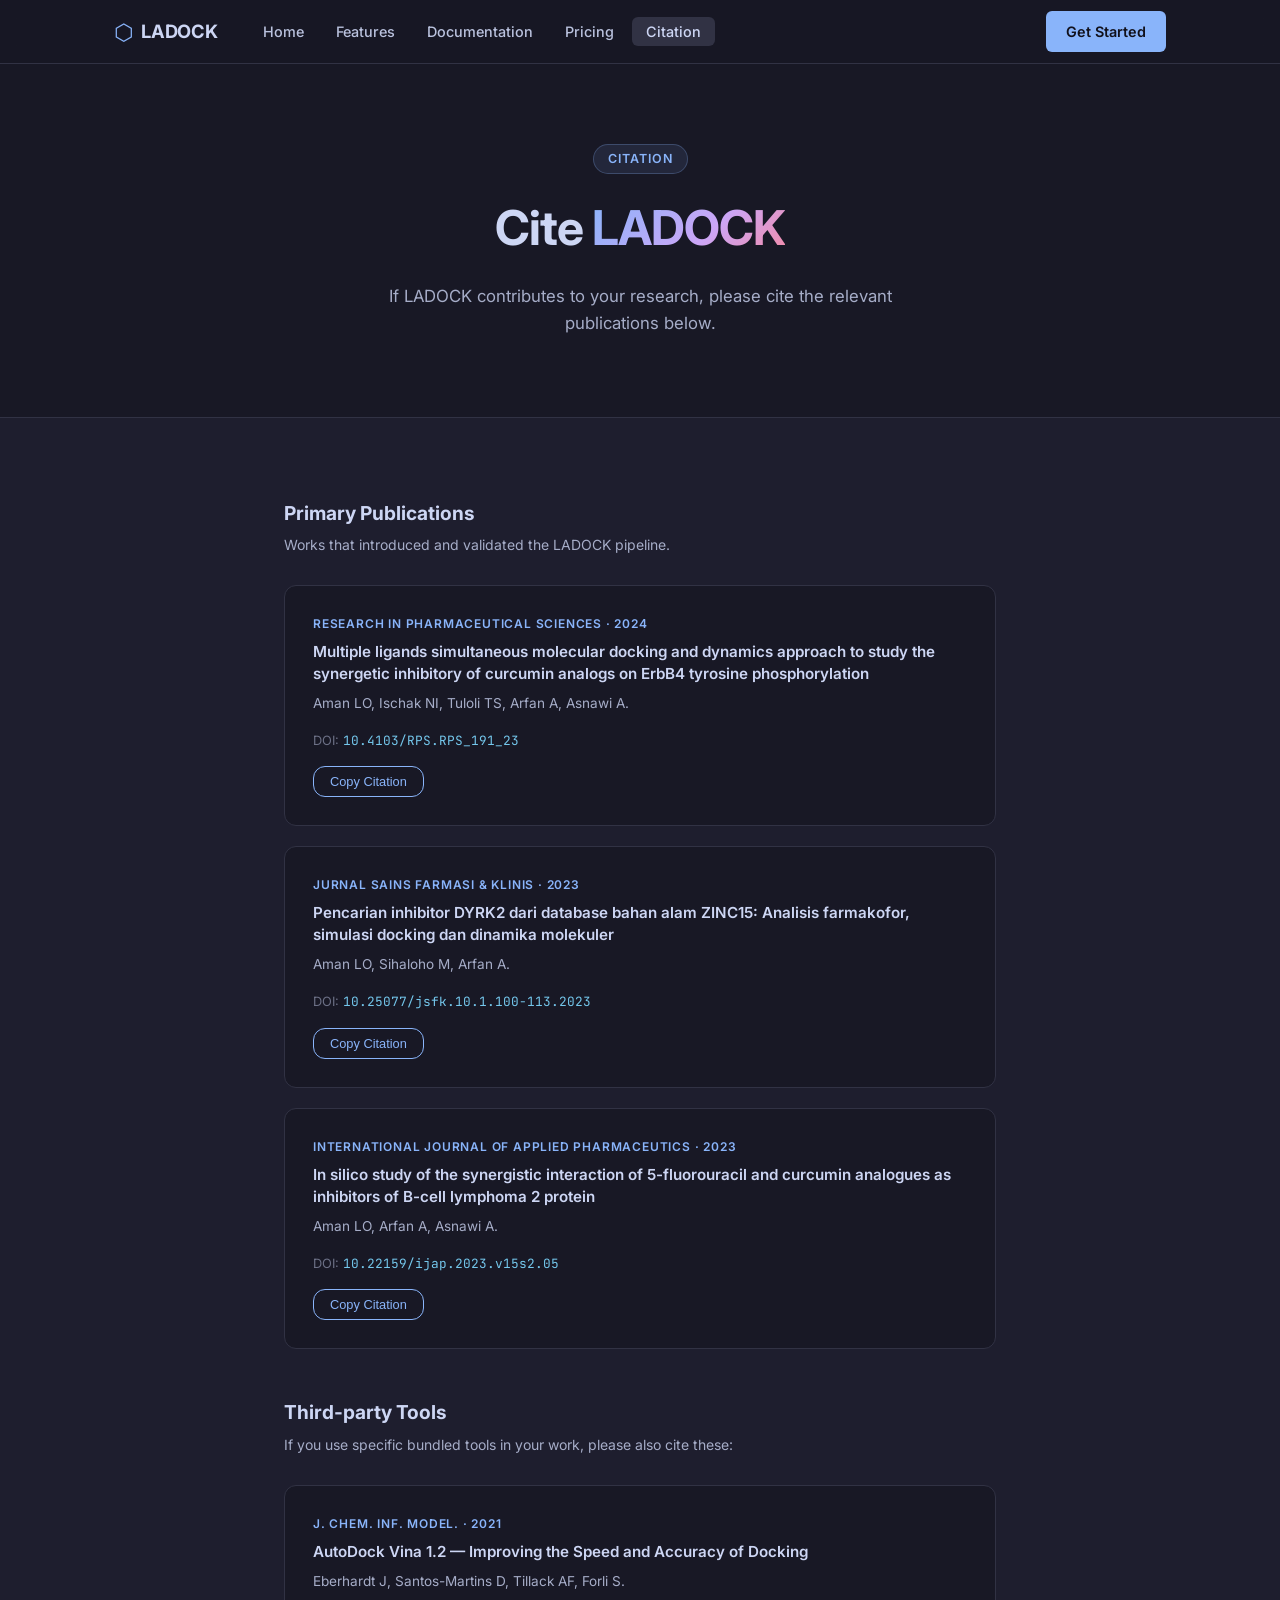
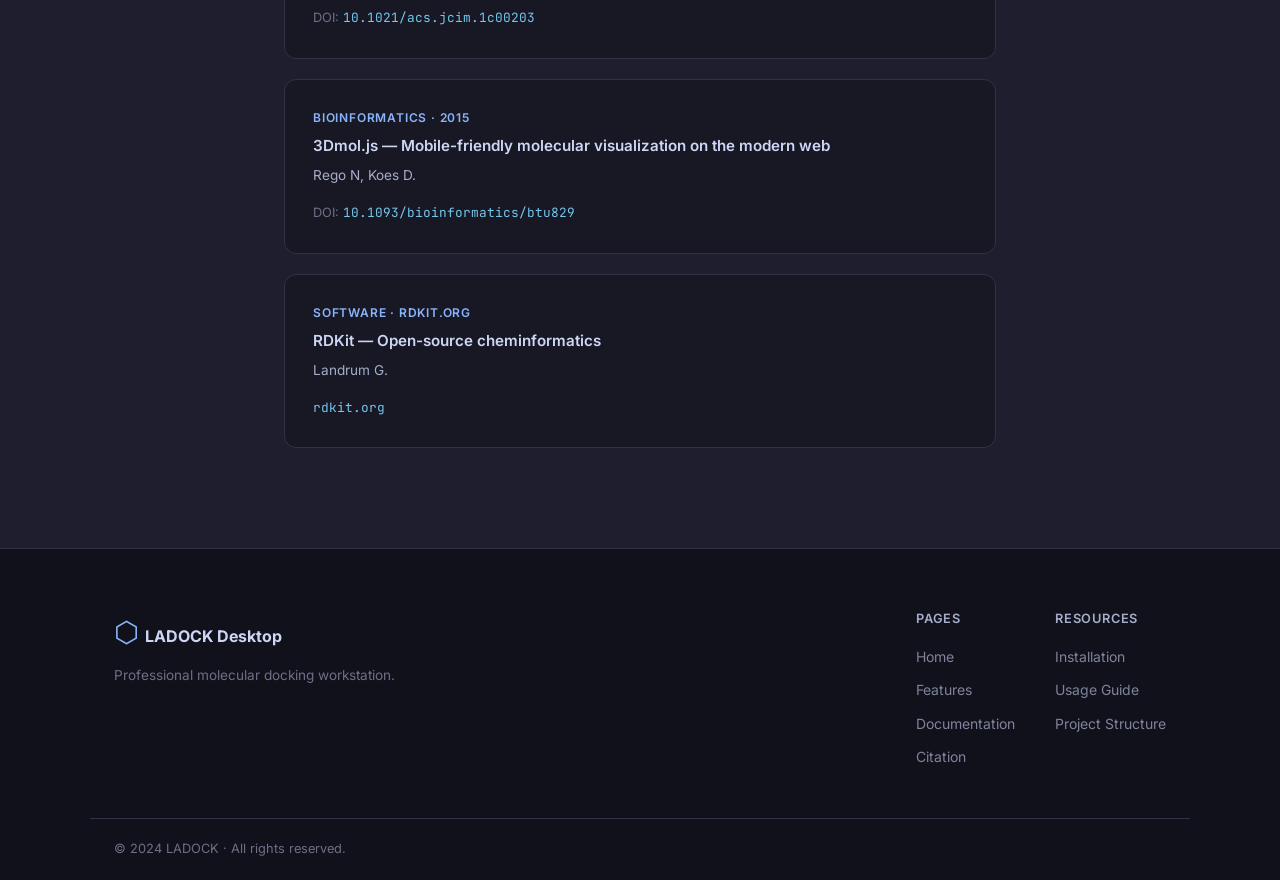
==== citation.html @ 8f83453a "Initial import of the live site Baseline taken from https://ladock.ladeep.id on 2026-09-02, not from" ====
<!DOCTYPE html>
<html lang="en">
<head>
  <meta charset="UTF-8" />
  <meta name="viewport" content="width=device-width, initial-scale=1.0" />
  <title>Citation — LADOCK</title>
  <link rel="stylesheet" href="style.css" />
  <link href="https://fonts.googleapis.com/css2?family=Inter:wght@300;400;500;600;700&family=JetBrains+Mono:wght@400;500&display=swap" rel="stylesheet" />
</head>
<body>

<nav class="navbar" id="navbar">
  <div class="nav-inner">
    <a href="index.html" class="nav-logo"><span class="logo-icon">⬡</span><span>LADOCK</span></a>
    <ul class="nav-links">
      <li><a href="index.html">Home</a></li>
      <li><a href="features.html">Features</a></li>
      <li><a href="docs.html">Documentation</a></li>
      <li><a href="pricing.html">Pricing</a></li>
      <li><a href="citation.html" class="active">Citation</a></li>
    </ul>
    <a href="docs.html#install" class="btn btn-primary">Get Started</a>
    <button class="nav-toggle" id="navToggle"><span></span><span></span><span></span></button>
  </div>
</nav>

<section class="page-hero">
  <div class="container">
    <span class="section-badge">Citation</span>
    <h1>Cite <span class="gradient-text">LADOCK</span></h1>
    <p>If LADOCK contributes to your research, please cite the relevant publications below.</p>
  </div>
</section>

<div class="citation-section">

  <!-- Primary citations -->
  <h2 style="font-size:1.2rem;font-weight:700;color:var(--text);margin-bottom:6px;margin-top:0">Primary Publications</h2>
  <p style="font-size:0.875rem;color:var(--subtext0);margin-bottom:28px">Works that introduced and validated the LADOCK pipeline.</p>

  <div class="citation-card">
    <div class="journal">Research in Pharmaceutical Sciences · 2024</div>
    <h3>Multiple ligands simultaneous molecular docking and dynamics approach to study the synergetic inhibitory of curcumin analogs on ErbB4 tyrosine phosphorylation</h3>
    <div class="authors">Aman LO, Ischak NI, Tuloli TS, Arfan A, Asnawi A.</div>
    <div class="doi">
      <span style="color:var(--overlay0);font-size:0.8rem">DOI: </span>
      <a href="https://doi.org/10.4103/RPS.RPS_191_23" target="_blank" rel="noopener">10.4103/RPS.RPS_191_23</a>
    </div>
    <div style="margin-top:14px">
      <button class="btn btn-outline copy-btn" style="font-size:0.8rem;padding:7px 16px" data-cite="Aman LO, Ischak NI, Tuloli TS, Arfan A, Asnawi A. (2024). Multiple ligands simultaneous molecular docking and dynamics approach to study the synergetic inhibitory of curcumin analogs on ErbB4 tyrosine phosphorylation. Research in Pharmaceutical Sciences, 19(6), 754–765. https://doi.org/10.4103/RPS.RPS_191_23">
        Copy Citation
      </button>
    </div>
  </div>

  <div class="citation-card">
    <div class="journal">Jurnal Sains Farmasi &amp; Klinis · 2023</div>
    <h3>Pencarian inhibitor DYRK2 dari database bahan alam ZINC15: Analisis farmakofor, simulasi docking dan dinamika molekuler</h3>
    <div class="authors">Aman LO, Sihaloho M, Arfan A.</div>
    <div class="doi">
      <span style="color:var(--overlay0);font-size:0.8rem">DOI: </span>
      <a href="https://doi.org/10.25077/jsfk.10.1.100-113.2023" target="_blank" rel="noopener">10.25077/jsfk.10.1.100-113.2023</a>
    </div>
    <div style="margin-top:14px">
      <button class="btn btn-outline copy-btn" style="font-size:0.8rem;padding:7px 16px" data-cite="Aman LO, Sihaloho M, Arfan A. (2023). Pencarian inhibitor DYRK2 dari database bahan alam ZINC15: Analisis farmakofor, simulasi docking dan dinamika molekuler. Jurnal Sains Farmasi & Klinis, 10(1), 100–113. https://doi.org/10.25077/jsfk.10.1.100-113.2023">
        Copy Citation
      </button>
    </div>
  </div>

  <div class="citation-card">
    <div class="journal">International Journal of Applied Pharmaceutics · 2023</div>
    <h3>In silico study of the synergistic interaction of 5-fluorouracil and curcumin analogues as inhibitors of B-cell lymphoma 2 protein</h3>
    <div class="authors">Aman LO, Arfan A, Asnawi A.</div>
    <div class="doi">
      <span style="color:var(--overlay0);font-size:0.8rem">DOI: </span>
      <a href="https://doi.org/10.22159/ijap.2023.v15s2.05" target="_blank" rel="noopener">10.22159/ijap.2023.v15s2.05</a>
    </div>
    <div style="margin-top:14px">
      <button class="btn btn-outline copy-btn" style="font-size:0.8rem;padding:7px 16px" data-cite="Aman LO, Arfan A, Asnawi A. (2023). In silico study of the synergistic interaction of 5-fluorouracil and curcumin analogues as inhibitors of B-cell lymphoma 2 protein. International Journal of Applied Pharmaceutics, 15(Special Issue 2), 61–66. https://doi.org/10.22159/ijap.2023.v15s2.05">
        Copy Citation
      </button>
    </div>
  </div>

  <!-- Third-party tools -->
  <h2 style="font-size:1.2rem;font-weight:700;color:var(--text);margin-bottom:6px;margin-top:48px">Third-party Tools</h2>
  <p style="font-size:0.875rem;color:var(--subtext0);margin-bottom:28px">If you use specific bundled tools in your work, please also cite these:</p>

  <div class="citation-card">
    <div class="journal">J. Chem. Inf. Model. · 2021</div>
    <h3>AutoDock Vina 1.2 — Improving the Speed and Accuracy of Docking</h3>
    <div class="authors">Eberhardt J, Santos-Martins D, Tillack AF, Forli S.</div>
    <div class="doi">
      <span style="color:var(--overlay0);font-size:0.8rem">DOI: </span>
      <a href="https://doi.org/10.1021/acs.jcim.1c00203" target="_blank" rel="noopener">10.1021/acs.jcim.1c00203</a>
    </div>
  </div>

  <div class="citation-card">
    <div class="journal">Bioinformatics · 2015</div>
    <h3>3Dmol.js — Mobile-friendly molecular visualization on the modern web</h3>
    <div class="authors">Rego N, Koes D.</div>
    <div class="doi">
      <span style="color:var(--overlay0);font-size:0.8rem">DOI: </span>
      <a href="https://doi.org/10.1093/bioinformatics/btu829" target="_blank" rel="noopener">10.1093/bioinformatics/btu829</a>
    </div>
  </div>

  <div class="citation-card">
    <div class="journal">Software · rdkit.org</div>
    <h3>RDKit — Open-source cheminformatics</h3>
    <div class="authors">Landrum G.</div>
    <div class="doi">
      <a href="https://www.rdkit.org" target="_blank" rel="noopener">rdkit.org</a>
    </div>
  </div>



</div>

<footer class="footer">
  <div class="container footer-inner">
    <div class="footer-brand">
      <span class="logo-icon">⬡</span><span class="footer-name">LADOCK Desktop</span>
      <p>Professional molecular docking workstation.</p>
    </div>
    <div class="footer-links">
      <div class="footer-col">
        <h4>Pages</h4>
        <ul>
          <li><a href="index.html">Home</a></li>
          <li><a href="features.html">Features</a></li>
          <li><a href="docs.html">Documentation</a></li>
          <li><a href="citation.html">Citation</a></li>
        </ul>
      </div>
      <div class="footer-col">
        <h4>Resources</h4>
        <ul>
          <li><a href="docs.html#install">Installation</a></li>
          <li><a href="docs.html#usage">Usage Guide</a></li>
          <li><a href="docs.html#structure">Project Structure</a></li>
        </ul>
      </div>
    </div>
  </div>
  <div class="footer-bottom">
    <p>© 2024 LADOCK · All rights reserved.</p>

  </div>
</footer>

<script src="main.js"></script>
</body>
</html>
---- style.css ----
/* ============================================================
   LADOCK Website — style.css
   Theme: Dark, Catppuccin-inspired (Mocha palette)
   ============================================================ */

:root {
  --base:    #1e1e2e;
  --mantle:  #181825;
  --crust:   #11111b;
  --surface0: #313244;
  --surface1: #45475a;
  --surface2: #585b70;
  --overlay0: #6c7086;
  --overlay1: #7f849c;
  --text:    #cdd6f4;
  --subtext0: #a6adc8;
  --subtext1: #bac2de;
  --blue:    #89b4fa;
  --sapphire:#74c7ec;
  --sky:     #89dceb;
  --teal:    #94e2d5;
  --green:   #a6e3a1;
  --mauve:   #cba6f7;
  --pink:    #f38ba8;
  --peach:   #fab387;
  --yellow:  #f9e2af;
  --lavender:#b4befe;

  --accent:  var(--blue);
  --accent2: var(--mauve);

  --radius-sm: 6px;
  --radius:    12px;
  --radius-lg: 20px;
  --radius-xl: 28px;

  --shadow-card: 0 4px 24px rgba(0,0,0,0.4);
  --shadow-glow: 0 0 40px rgba(137,180,250,0.15);

  --font-sans: 'Inter', system-ui, sans-serif;
  --font-mono: 'JetBrains Mono', 'Fira Code', monospace;

  --nav-h: 64px;
}

*, *::before, *::after { box-sizing: border-box; margin: 0; padding: 0; }

html { scroll-behavior: smooth; }

body {
  font-family: var(--font-sans);
  background: var(--base);
  color: var(--text);
  line-height: 1.6;
  -webkit-font-smoothing: antialiased;
}

a { color: var(--blue); text-decoration: none; }
a:hover { color: var(--lavender); }

img { max-width: 100%; display: block; }

.container {
  max-width: 1100px;
  margin: 0 auto;
  padding: 0 24px;
}

/* ── Buttons ─────────────────────────────────────────────── */
.btn {
  display: inline-flex;
  align-items: center;
  gap: 8px;
  padding: 9px 20px;
  border-radius: var(--radius-sm);
  font-size: 0.9rem;
  font-weight: 500;
  cursor: pointer;
  border: none;
  transition: all 0.18s ease;
  white-space: nowrap;
}
.btn-lg { padding: 13px 28px; font-size: 1rem; border-radius: var(--radius); }

.btn-primary {
  background: var(--blue);
  color: var(--crust);
  font-weight: 600;
}
.btn-primary:hover { background: var(--lavender); color: var(--crust); transform: translateY(-1px); box-shadow: 0 6px 20px rgba(137,180,250,0.3); }

.btn-ghost {
  background: transparent;
  color: var(--subtext1);
  border: 1.5px solid var(--surface1);
}
.btn-ghost:hover { border-color: var(--blue); color: var(--blue); }

.btn-outline {
  background: transparent;
  color: var(--blue);
  border: 1.5px solid var(--blue);
  padding: 10px 24px;
  border-radius: var(--radius);
}
.btn-outline:hover { background: var(--blue); color: var(--crust); }

/* ── Navbar ──────────────────────────────────────────────── */
.navbar {
  position: fixed;
  top: 0; left: 0; right: 0;
  height: var(--nav-h);
  z-index: 100;
  background: rgba(24,24,37,0.8);
  backdrop-filter: blur(16px);
  -webkit-backdrop-filter: blur(16px);
  border-bottom: 1px solid var(--surface0);
  transition: background 0.2s;
}
.navbar.scrolled { background: rgba(17,17,27,0.95); }

.nav-inner {
  max-width: 1100px;
  margin: 0 auto;
  padding: 0 24px;
  height: 100%;
  display: flex;
  align-items: center;
  gap: 32px;
}

.nav-logo {
  display: flex;
  align-items: center;
  gap: 8px;
  font-size: 1.15rem;
  font-weight: 700;
  color: var(--text);
  letter-spacing: -0.3px;
}
.nav-logo:hover { color: var(--blue); }
.logo-icon { font-size: 1.4rem; color: var(--blue); }

.nav-links {
  display: flex;
  list-style: none;
  gap: 4px;
  margin: 0;
  flex: 1;
}
.nav-links a {
  padding: 6px 14px;
  border-radius: var(--radius-sm);
  font-size: 0.9rem;
  color: var(--subtext1);
  font-weight: 500;
  transition: all 0.15s;
}
.nav-links a:hover, .nav-links a.active {
  color: var(--text);
  background: var(--surface0);
}

.nav-toggle {
  display: none;
  flex-direction: column;
  gap: 5px;
  background: none;
  border: none;
  cursor: pointer;
  padding: 6px;
  margin-left: auto;
}
.nav-toggle span {
  display: block;
  width: 22px;
  height: 2px;
  background: var(--text);
  border-radius: 2px;
  transition: all 0.2s;
}

/* ── Hero ────────────────────────────────────────────────── */
.hero {
  position: relative;
  min-height: 100vh;
  display: flex;
  flex-direction: column;
  align-items: center;
  justify-content: center;
  padding-top: calc(var(--nav-h) + 60px);
  padding-bottom: 80px;
  overflow: hidden;
}

.hero-bg {
  position: absolute;
  inset: 0;
  z-index: 0;
  overflow: hidden;
}
.hero-orb {
  position: absolute;
  border-radius: 50%;
  filter: blur(80px);
  opacity: 0.18;
}
.orb1 { width: 600px; height: 600px; background: var(--blue); top: -200px; left: -150px; }
.orb2 { width: 500px; height: 500px; background: var(--mauve); bottom: -150px; right: -100px; }
.orb3 { width: 300px; height: 300px; background: var(--teal); top: 40%; left: 60%; }

.grid-overlay {
  position: absolute;
  inset: 0;
  background-image:
    linear-gradient(rgba(137,180,250,0.04) 1px, transparent 1px),
    linear-gradient(90deg, rgba(137,180,250,0.04) 1px, transparent 1px);
  background-size: 40px 40px;
}

.hero-content {
  position: relative;
  z-index: 1;
  text-align: center;
  max-width: 720px;
  margin: 0 auto;
}

.hero-badge {
  display: inline-block;
  padding: 5px 16px;
  background: rgba(137,180,250,0.12);
  border: 1px solid rgba(137,180,250,0.3);
  border-radius: 100px;
  font-size: 0.8rem;
  font-weight: 500;
  color: var(--blue);
  margin-bottom: 24px;
  letter-spacing: 0.5px;
}

.hero-title {
  font-size: clamp(2.4rem, 6vw, 4rem);
  font-weight: 700;
  line-height: 1.1;
  letter-spacing: -1.5px;
  margin-bottom: 20px;
  color: var(--text);
}

.gradient-text {
  background: linear-gradient(135deg, var(--blue) 0%, var(--mauve) 60%, var(--pink) 100%);
  -webkit-background-clip: text;
  -webkit-text-fill-color: transparent;
  background-clip: text;
}

.hero-subtitle {
  font-size: 1.1rem;
  color: var(--subtext0);
  max-width: 560px;
  margin: 0 auto 32px;
  line-height: 1.7;
}

.hero-actions {
  display: flex;
  gap: 12px;
  justify-content: center;
  flex-wrap: wrap;
  margin-bottom: 48px;
}

.hero-stats {
  display: flex;
  align-items: center;
  justify-content: center;
  gap: 24px;
}
.stat { text-align: center; }
.stat-num {
  display: block;
  font-size: 1.8rem;
  font-weight: 700;
  color: var(--blue);
  line-height: 1;
}
.stat-label {
  font-size: 0.78rem;
  color: var(--overlay1);
  text-transform: uppercase;
  letter-spacing: 0.8px;
  margin-top: 4px;
  display: block;
}
.stat-divider {
  width: 1px;
  height: 36px;
  background: var(--surface1);
}

.hero-image-wrap {
  position: relative;
  z-index: 1;
  margin-top: 64px;
  padding: 0 24px;
  width: 100%;
  max-width: 900px;
  margin-left: auto;
  margin-right: auto;
}

.app-screenshot {
  background: var(--mantle);
  border: 1px solid var(--surface0);
  border-radius: var(--radius-lg);
  overflow: hidden;
  box-shadow: var(--shadow-card), var(--shadow-glow);
}

.screenshot-bar {
  display: flex;
  align-items: center;
  gap: 8px;
  padding: 10px 16px;
  background: var(--crust);
  border-bottom: 1px solid var(--surface0);
}
.dot {
  width: 12px; height: 12px;
  border-radius: 50%;
}
.dot-red    { background: #f38ba8; }
.dot-yellow { background: #f9e2af; }
.dot-green  { background: #a6e3a1; }
.screenshot-title {
  font-size: 0.78rem;
  color: var(--overlay0);
  font-family: var(--font-mono);
  margin-left: 8px;
}

.screenshot-img {
  width: 100%;
  display: block;
  background: #0d0d14;
  min-height: 200px;
  object-fit: cover;
}

/* ── Sections ────────────────────────────────────────────── */
.section {
  padding: 100px 0;
}

.section-header {
  text-align: center;
  margin-bottom: 60px;
}
.section-badge {
  display: inline-block;
  padding: 4px 14px;
  background: rgba(137,180,250,0.1);
  border: 1px solid rgba(137,180,250,0.25);
  border-radius: 100px;
  font-size: 0.78rem;
  font-weight: 600;
  color: var(--blue);
  text-transform: uppercase;
  letter-spacing: 1px;
  margin-bottom: 16px;
}
.section-header h2 {
  font-size: clamp(1.8rem, 4vw, 2.6rem);
  font-weight: 700;
  letter-spacing: -0.8px;
  color: var(--text);
  margin-bottom: 14px;
  line-height: 1.2;
}
.section-header p {
  color: var(--subtext0);
  font-size: 1rem;
  max-width: 500px;
  margin: 0 auto;
}

/* ── Features Grid ───────────────────────────────────────── */
.features-grid-section { background: var(--mantle); }

.features-grid {
  display: grid;
  grid-template-columns: repeat(auto-fill, minmax(240px, 1fr));
  gap: 20px;
}

.feature-card {
  background: var(--base);
  border: 1px solid var(--surface0);
  border-radius: var(--radius);
  padding: 28px 24px;
  transition: all 0.2s;
}
.feature-card:hover {
  border-color: rgba(137,180,250,0.4);
  transform: translateY(-3px);
  box-shadow: var(--shadow-card);
}

.feature-icon {
  font-size: 1.8rem;
  margin-bottom: 14px;
}
.feature-card h3 {
  font-size: 1rem;
  font-weight: 600;
  color: var(--text);
  margin-bottom: 8px;
}
.feature-card p {
  font-size: 0.875rem;
  color: var(--subtext0);
  line-height: 1.6;
}

.section-cta {
  text-align: center;
  margin-top: 48px;
}

/* ── Workflow ─────────────────────────────────────────────── */
.workflow-section { background: var(--base); }

.workflow-steps {
  display: flex;
  flex-direction: column;
  gap: 0;
  max-width: 720px;
  margin: 0 auto;
}

.workflow-step {
  display: flex;
  align-items: flex-start;
  gap: 28px;
  background: var(--mantle);
  border: 1px solid var(--surface0);
  border-radius: var(--radius);
  padding: 28px 32px;
  transition: border-color 0.2s;
}
.workflow-step:hover { border-color: rgba(137,180,250,0.35); }

.step-number {
  font-size: 2rem;
  font-weight: 700;
  color: var(--surface1);
  font-family: var(--font-mono);
  line-height: 1;
  min-width: 48px;
  flex-shrink: 0;
}
.workflow-step:hover .step-number { color: var(--blue); }

.step-content h3 {
  font-size: 1.05rem;
  font-weight: 600;
  color: var(--text);
  margin-bottom: 8px;
}
.step-content p { font-size: 0.88rem; color: var(--subtext0); line-height: 1.65; }

.workflow-connector {
  width: 2px;
  height: 24px;
  background: linear-gradient(to bottom, var(--surface0), var(--surface1));
  margin: 0 0 0 55px;
}

/* ── Tools Table ─────────────────────────────────────────── */
.tools-section { background: var(--mantle); }

.tools-table-wrap {
  overflow-x: auto;
  border-radius: var(--radius);
  border: 1px solid var(--surface0);
}

.tools-table {
  width: 100%;
  border-collapse: collapse;
  font-size: 0.9rem;
}
.tools-table thead { background: var(--crust); }
.tools-table th {
  padding: 14px 20px;
  text-align: left;
  font-weight: 600;
  font-size: 0.78rem;
  text-transform: uppercase;
  letter-spacing: 0.8px;
  color: var(--subtext0);
  border-bottom: 1px solid var(--surface0);
}
.tools-table td {
  padding: 14px 20px;
  border-bottom: 1px solid var(--surface0);
  color: var(--subtext1);
}
.tools-table tr:last-child td { border-bottom: none; }
.tools-table tbody tr:hover { background: rgba(137,180,250,0.04); }

.tool-name {
  color: var(--text);
  font-weight: 500;
  font-family: var(--font-mono);
  font-size: 0.85rem;
}

.badge {
  display: inline-block;
  padding: 2px 10px;
  border-radius: 100px;
  font-size: 0.72rem;
  font-weight: 600;
  font-family: var(--font-mono);
}
.badge-blue   { background: rgba(137,180,250,0.15); color: var(--blue); }
.badge-purple { background: rgba(203,166,247,0.15); color: var(--mauve); }
.badge-teal   { background: rgba(148,226,213,0.15); color: var(--teal); }
.badge-green  { background: rgba(166,227,161,0.15); color: var(--green); }

.tools-note {
  margin-top: 20px;
  font-size: 0.85rem;
  color: var(--overlay1);
  text-align: center;
}

/* ── CTA ─────────────────────────────────────────────────── */
.cta-section { background: var(--base); }

.cta-box {
  position: relative;
  background: linear-gradient(135deg, var(--mantle) 0%, rgba(137,180,250,0.06) 100%);
  border: 1px solid rgba(137,180,250,0.2);
  border-radius: var(--radius-xl);
  padding: 80px 40px;
  text-align: center;
  overflow: hidden;
}
.cta-orb {
  position: absolute;
  width: 400px; height: 400px;
  border-radius: 50%;
  background: radial-gradient(circle, rgba(137,180,250,0.12) 0%, transparent 70%);
  top: 50%; left: 50%;
  transform: translate(-50%, -50%);
  pointer-events: none;
}
.cta-box h2 {
  font-size: clamp(1.8rem, 4vw, 2.5rem);
  font-weight: 700;
  letter-spacing: -0.8px;
  margin-bottom: 16px;
  position: relative;
}
.cta-box p {
  color: var(--subtext0);
  font-size: 1rem;
  margin-bottom: 36px;
  position: relative;
}
.cta-actions {
  display: flex;
  gap: 12px;
  justify-content: center;
  flex-wrap: wrap;
  position: relative;
}

/* ── Footer ──────────────────────────────────────────────── */
.footer {
  background: var(--crust);
  border-top: 1px solid var(--surface0);
}
.footer-inner {
  display: flex;
  gap: 60px;
  padding: 60px 24px 40px;
  flex-wrap: wrap;
}
.footer-brand { flex: 1; min-width: 200px; }
.footer-brand .logo-icon { font-size: 1.8rem; color: var(--blue); }
.footer-name { font-size: 1rem; font-weight: 700; color: var(--text); margin-left: 6px; }
.footer-brand p { font-size: 0.85rem; color: var(--overlay0); margin-top: 10px; }

.footer-links {
  display: flex;
  gap: 40px;
  flex-wrap: wrap;
}
.footer-col h4 {
  font-size: 0.8rem;
  font-weight: 600;
  text-transform: uppercase;
  letter-spacing: 0.8px;
  color: var(--subtext0);
  margin-bottom: 14px;
}
.footer-col ul { list-style: none; }
.footer-col li { margin-bottom: 8px; }
.footer-col a { font-size: 0.875rem; color: var(--overlay1); transition: color 0.15s; }
.footer-col a:hover { color: var(--blue); }

.footer-bottom {
  display: flex;
  justify-content: space-between;
  align-items: center;
  flex-wrap: wrap;
  gap: 8px;
  padding: 20px 24px;
  border-top: 1px solid var(--surface0);
  max-width: 1100px;
  margin: 0 auto;
  font-size: 0.8rem;
  color: var(--overlay0);
}

/* ── Features Page ───────────────────────────────────────── */
.page-hero {
  padding: calc(var(--nav-h) + 80px) 0 80px;
  text-align: center;
  background: var(--mantle);
  border-bottom: 1px solid var(--surface0);
}
.page-hero h1 {
  font-size: clamp(2rem, 5vw, 3rem);
  font-weight: 700;
  letter-spacing: -1px;
  margin-bottom: 16px;
}
.page-hero p {
  color: var(--subtext0);
  font-size: 1.05rem;
  max-width: 520px;
  margin: 0 auto;
}

.features-detail {
  padding: 80px 0;
}
.feature-block {
  display: grid;
  grid-template-columns: 1fr 1fr;
  gap: 60px;
  align-items: center;
  margin-bottom: 80px;
}
.feature-block.reverse { direction: rtl; }
.feature-block.reverse > * { direction: ltr; }

.feature-block-text h2 {
  font-size: 1.6rem;
  font-weight: 700;
  letter-spacing: -0.5px;
  margin-bottom: 14px;
  color: var(--text);
}
.feature-block-text p {
  color: var(--subtext0);
  line-height: 1.7;
  margin-bottom: 18px;
  font-size: 0.95rem;
}
.feature-block-text ul {
  list-style: none;
  display: flex;
  flex-direction: column;
  gap: 8px;
}
.feature-block-text li {
  display: flex;
  align-items: flex-start;
  gap: 8px;
  font-size: 0.9rem;
  color: var(--subtext1);
}
.feature-block-text li::before {
  content: '✓';
  color: var(--teal);
  font-weight: 700;
  flex-shrink: 0;
  margin-top: 1px;
}
.feature-visual {
  background: var(--mantle);
  border: 1px solid var(--surface0);
  border-radius: var(--radius-lg);
  padding: 40px;
  display: flex;
  align-items: center;
  justify-content: center;
  min-height: 260px;
}
.feature-icon-large { font-size: 5rem; text-align: center; }

/* ── Docs Page ───────────────────────────────────────────── */
.docs-layout {
  display: grid;
  grid-template-columns: 240px 1fr;
  gap: 0;
  max-width: 1100px;
  margin: calc(var(--nav-h) + 40px) auto 80px;
  padding: 0 24px;
}

.docs-sidebar {
  position: sticky;
  top: calc(var(--nav-h) + 20px);
  height: fit-content;
  padding-right: 32px;
}
.docs-sidebar h4 {
  font-size: 0.7rem;
  text-transform: uppercase;
  letter-spacing: 1px;
  color: var(--overlay0);
  font-weight: 600;
  margin-bottom: 10px;
  margin-top: 24px;
}
.docs-sidebar h4:first-child { margin-top: 0; }
.docs-sidebar ul { list-style: none; }
.docs-sidebar li { margin-bottom: 2px; }
.docs-sidebar a {
  display: block;
  padding: 5px 10px;
  border-radius: var(--radius-sm);
  font-size: 0.875rem;
  color: var(--subtext0);
  border-left: 2px solid transparent;
  transition: all 0.15s;
}
.docs-sidebar a:hover, .docs-sidebar a.active {
  color: var(--blue);
  background: rgba(137,180,250,0.08);
  border-left-color: var(--blue);
}

.docs-content h1 {
  font-size: 2rem;
  font-weight: 700;
  letter-spacing: -0.5px;
  margin-bottom: 8px;
}
.docs-content .lead {
  color: var(--subtext0);
  font-size: 1rem;
  margin-bottom: 48px;
  padding-bottom: 32px;
  border-bottom: 1px solid var(--surface0);
}
.docs-section {
  margin-bottom: 60px;
  scroll-margin-top: calc(var(--nav-h) + 20px);
}
.docs-section h2 {
  font-size: 1.4rem;
  font-weight: 700;
  color: var(--text);
  margin-bottom: 16px;
  padding-bottom: 12px;
  border-bottom: 1px solid var(--surface0);
  display: flex;
  align-items: center;
  gap: 10px;
}
.docs-section h3 {
  font-size: 1rem;
  font-weight: 600;
  color: var(--text);
  margin: 24px 0 10px;
}
.docs-section p {
  color: var(--subtext1);
  line-height: 1.7;
  font-size: 0.925rem;
  margin-bottom: 14px;
}
.docs-section ul, .docs-section ol {
  padding-left: 22px;
  color: var(--subtext1);
  font-size: 0.925rem;
  line-height: 1.7;
  margin-bottom: 14px;
}
.docs-section li { margin-bottom: 4px; }

pre {
  background: var(--crust);
  border: 1px solid var(--surface0);
  border-radius: var(--radius);
  padding: 20px;
  overflow-x: auto;
  margin: 16px 0;
}
code {
  font-family: var(--font-mono);
  font-size: 0.84rem;
  color: var(--text);
}
:not(pre) > code {
  background: var(--surface0);
  color: var(--peach);
  padding: 2px 6px;
  border-radius: 4px;
  font-size: 0.82rem;
}

.callout {
  display: flex;
  gap: 14px;
  padding: 16px 20px;
  border-radius: var(--radius);
  margin: 20px 0;
  font-size: 0.88rem;
  line-height: 1.6;
}
.callout-info  { background: rgba(137,180,250,0.1); border: 1px solid rgba(137,180,250,0.25); color: var(--blue); }
.callout-tip   { background: rgba(148,226,213,0.1); border: 1px solid rgba(148,226,213,0.25); color: var(--teal); }
.callout-warn  { background: rgba(249,226,175,0.1); border: 1px solid rgba(249,226,175,0.25); color: var(--yellow); }
.callout-icon  { font-size: 1.1rem; flex-shrink: 0; margin-top: 2px; }
.callout-body  { color: var(--subtext1); }
.callout-body strong { color: inherit; }

.req-table {
  width: 100%;
  border-collapse: collapse;
  font-size: 0.875rem;
  border-radius: var(--radius);
  overflow: hidden;
  border: 1px solid var(--surface0);
  margin: 16px 0;
}
.req-table th {
  background: var(--crust);
  padding: 12px 16px;
  text-align: left;
  font-weight: 600;
  font-size: 0.78rem;
  text-transform: uppercase;
  letter-spacing: 0.6px;
  color: var(--subtext0);
  border-bottom: 1px solid var(--surface0);
}
.req-table td {
  padding: 11px 16px;
  border-bottom: 1px solid var(--surface0);
  color: var(--subtext1);
}
.req-table tr:last-child td { border-bottom: none; }
.req-table tbody tr:hover { background: rgba(137,180,250,0.04); }

/* ── Citation Page ───────────────────────────────────────── */
.citation-section {
  max-width: 760px;
  margin: 0 auto;
  padding: 80px 24px;
}
.citation-card {
  background: var(--mantle);
  border: 1px solid var(--surface0);
  border-radius: var(--radius);
  padding: 28px;
  margin-bottom: 20px;
  transition: border-color 0.2s;
}
.citation-card:hover { border-color: rgba(137,180,250,0.3); }
.citation-card .journal {
  font-size: 0.75rem;
  text-transform: uppercase;
  letter-spacing: 0.8px;
  color: var(--blue);
  font-weight: 600;
  margin-bottom: 8px;
}
.citation-card h3 {
  font-size: 0.95rem;
  font-weight: 600;
  color: var(--text);
  margin-bottom: 8px;
  line-height: 1.45;
}
.citation-card .authors {
  font-size: 0.85rem;
  color: var(--subtext0);
  margin-bottom: 12px;
}
.citation-card .doi a {
  font-size: 0.8rem;
  color: var(--sapphire);
  font-family: var(--font-mono);
}

/* ── Responsive ──────────────────────────────────────────── */
@media (max-width: 768px) {
  .nav-links, .navbar .btn-primary { display: none; }
  .nav-toggle { display: flex; }
  .nav-inner { gap: 16px; }

  .nav-links.open {
    display: flex;
    flex-direction: column;
    position: fixed;
    top: var(--nav-h);
    left: 0; right: 0;
    background: var(--crust);
    padding: 20px;
    border-bottom: 1px solid var(--surface0);
    z-index: 99;
  }

  .hero { padding-top: calc(var(--nav-h) + 40px); }
  .hero-stats { gap: 16px; }

  .features-grid { grid-template-columns: 1fr 1fr; }

  .workflow-connector { margin-left: 30px; }
  .workflow-step { padding: 20px; gap: 16px; }
  .step-number { font-size: 1.4rem; min-width: 32px; }

  .feature-block, .feature-block.reverse { grid-template-columns: 1fr; direction: ltr; }
  .feature-block.reverse > * { direction: ltr; }

  .docs-layout { grid-template-columns: 1fr; }
  .docs-sidebar { display: none; }

  .footer-inner { gap: 32px; }
  .footer-bottom { flex-direction: column; text-align: center; }
}

@media (max-width: 480px) {
  .features-grid { grid-template-columns: 1fr; }
  .cta-box { padding: 48px 20px; }
}
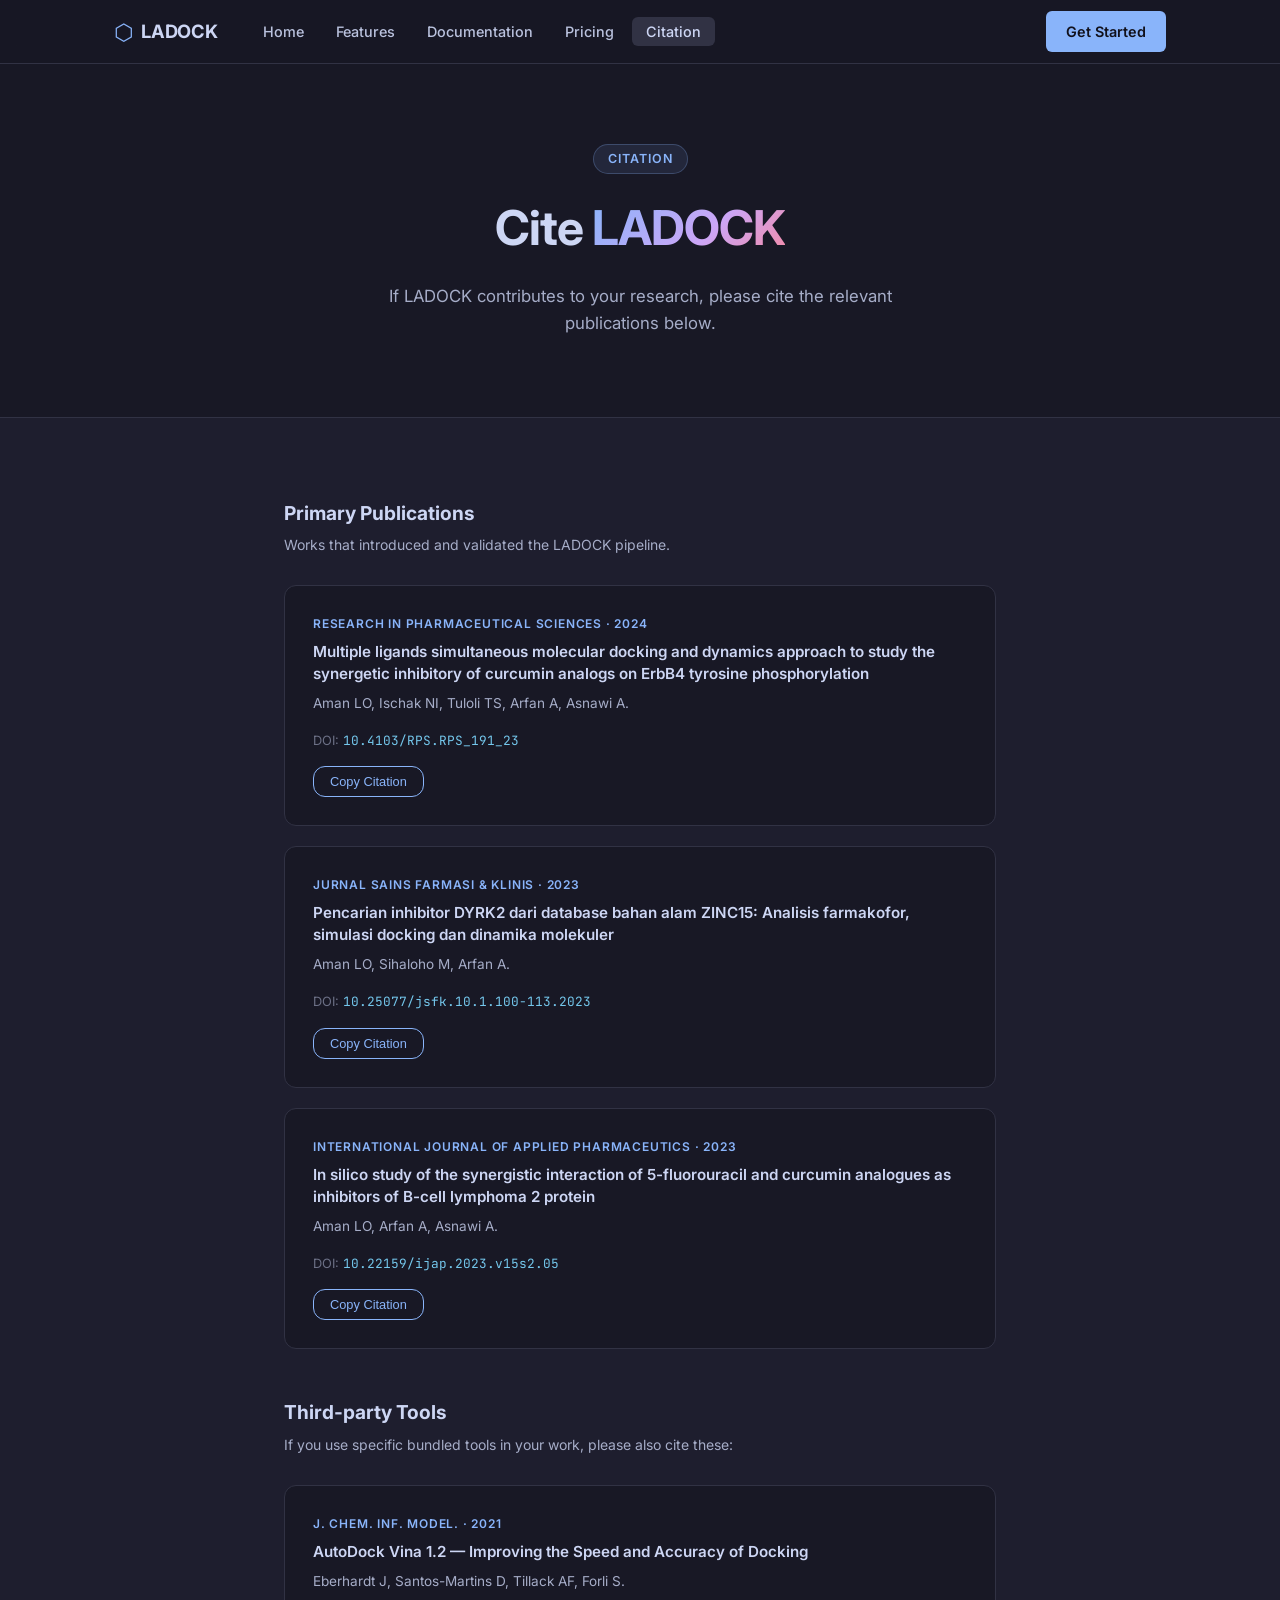
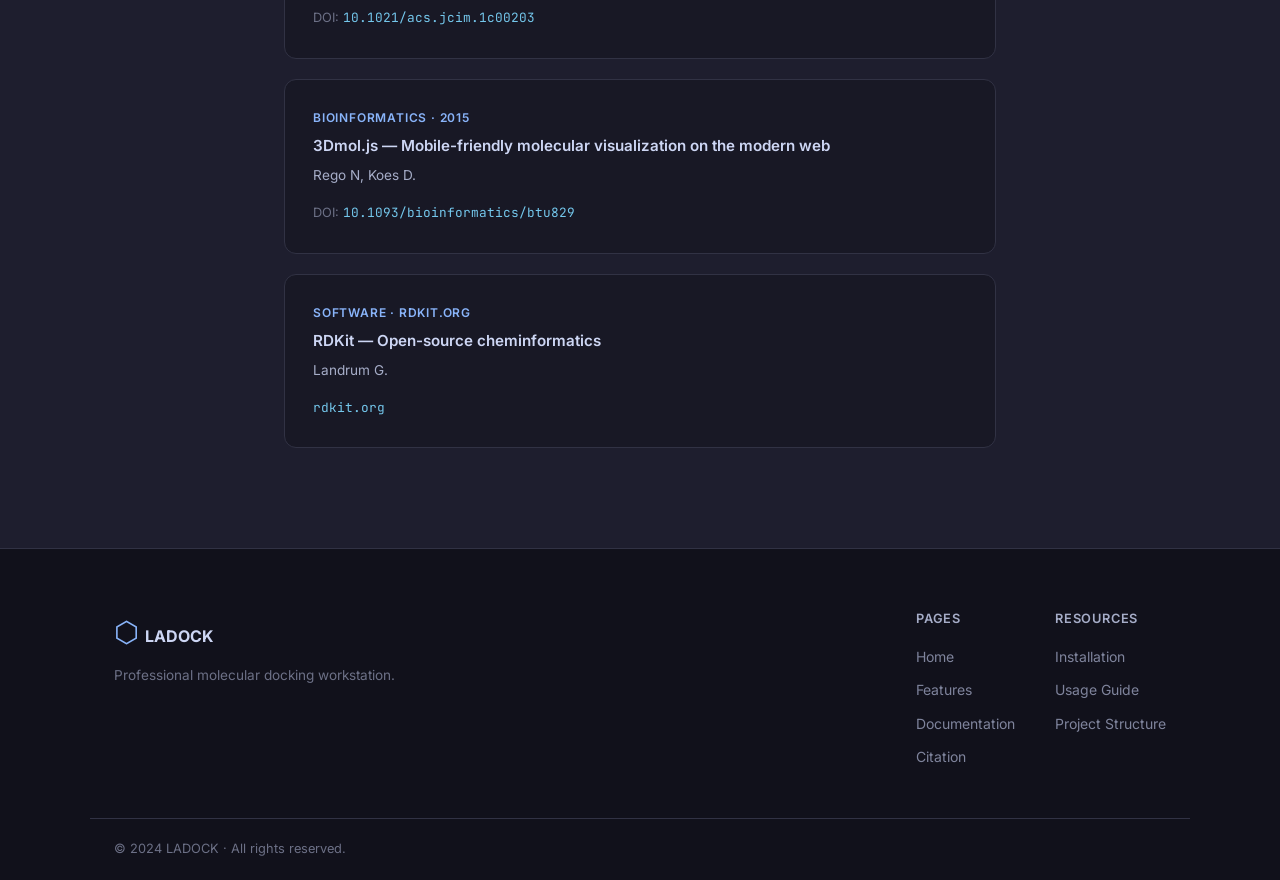
==== commit 5fa1f1b0: "Present LADOCK as one product with two modes The site called the product "LADOCK Desktop" in 14 plac" ====
--- a/citation.html
+++ b/citation.html
@@ -123,7 +123,7 @@
 <footer class="footer">
   <div class="container footer-inner">
     <div class="footer-brand">
-      <span class="logo-icon">⬡</span><span class="footer-name">LADOCK Desktop</span>
+      <span class="logo-icon">⬡</span><span class="footer-name">LADOCK</span>
       <p>Professional molecular docking workstation.</p>
     </div>
     <div class="footer-links">
